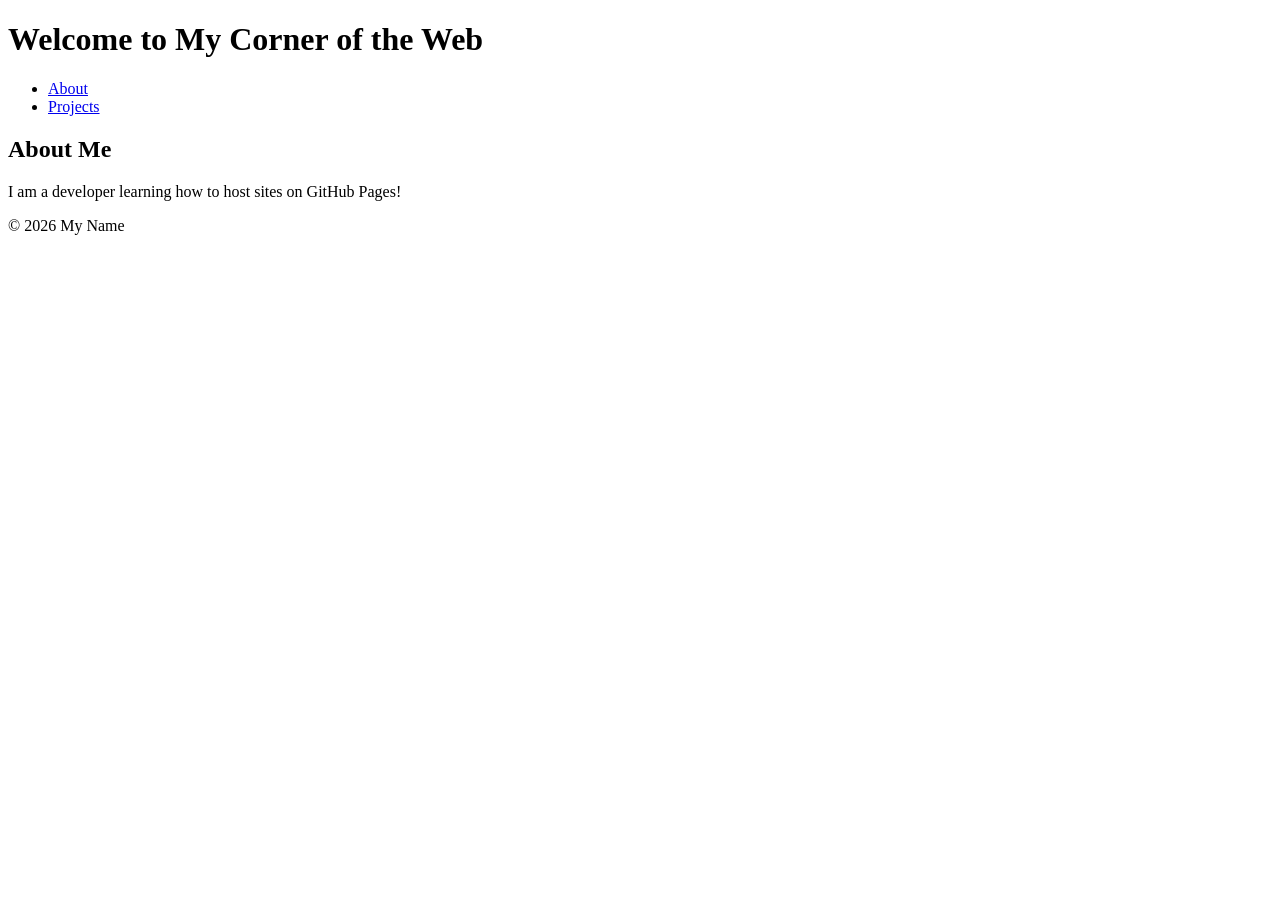
==== index.html @ 10747bec "Add initial HTML structure for personal website" ====
<!DOCTYPE html>
<html lang="en">
<head>
    <meta charset="UTF-8">
    <meta name="viewport" content="width=device-width, initial-scale=1.0">
    <title>My Personal Website</title>
    <link rel="stylesheet" href="style.css">
</head>
<body>

    <header>
        <h1>Welcome to My Corner of the Web</h1>
        <nav>
            <ul>
                <li><a href="#about">About</a></li>
                <li><a href="#projects">Projects</a></li>
            </ul>
        </nav>
    </header>

    <main>
        <section id="about">
            <h2>About Me</h2>
            <p>I am a developer learning how to host sites on GitHub Pages!</p>
        </section>
    </main>

    <footer>
        <p>&copy; 2026 My Name</p>
    </footer>

</body>
</html>
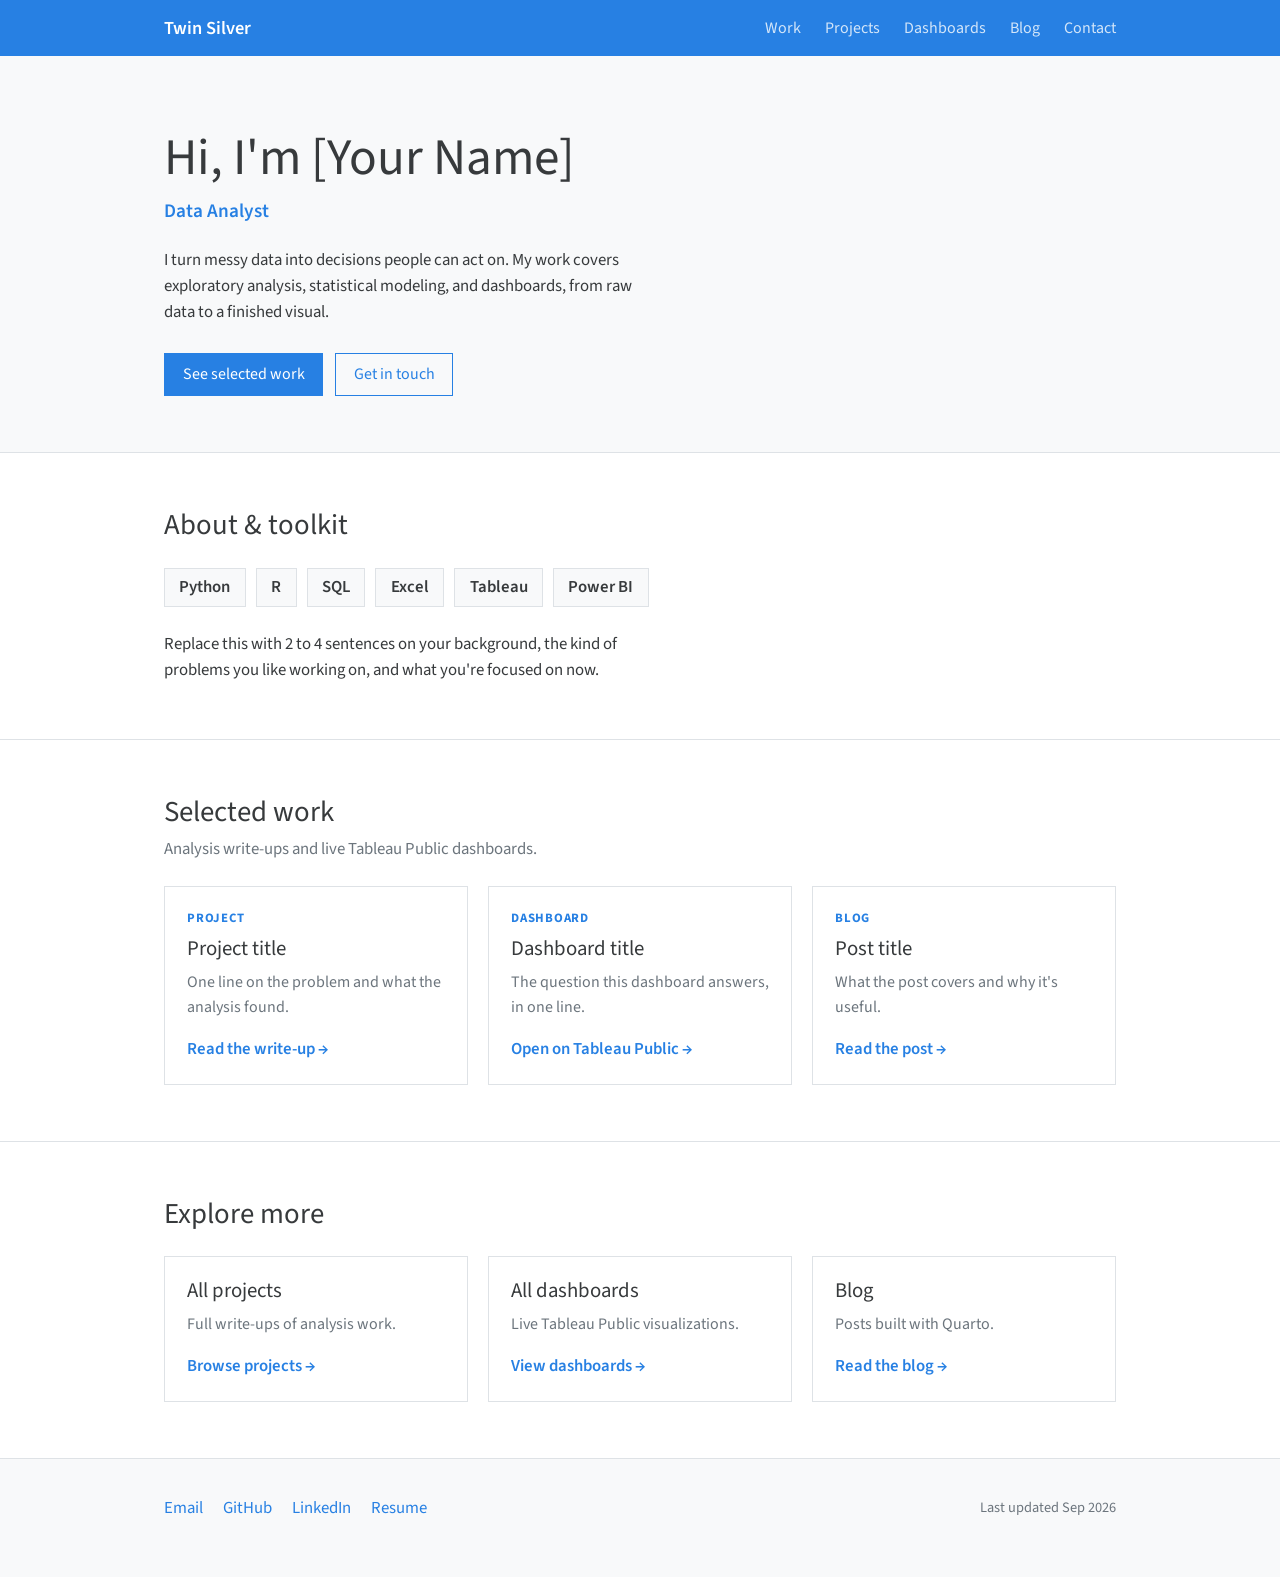
==== commit 1e4109b8: "Add CV & Change Style" ====
--- a/index.html
+++ b/index.html
@@ -1,33 +1,116 @@
 <!DOCTYPE html>
 <html lang="en">
 <head>
-    <meta charset="UTF-8">
-    <meta name="viewport" content="width=device-width, initial-scale=1.0">
-    <title>My Personal Website</title>
-    <link rel="stylesheet" href="style.css">
+<meta charset="UTF-8">
+<meta name="viewport" content="width=device-width, initial-scale=1.0">
+<title>Twin Silver — Data Analyst</title>
+<meta name="description" content="Data analyst working in Python, R, SQL, Excel, Tableau, and Power BI. Projects, dashboards, and writing.">
+<link rel="preconnect" href="https://fonts.googleapis.com">
+<link rel="preconnect" href="https://fonts.gstatic.com" crossorigin>
+<link href="https://fonts.googleapis.com/css2?family=Source+Sans+Pro:wght@300;400;600;700&display=swap" rel="stylesheet">
+<link rel="stylesheet" href="/style.css">
 </head>
 <body>
 
-    <header>
-        <h1>Welcome to My Corner of the Web</h1>
-        <nav>
-            <ul>
-                <li><a href="#about">About</a></li>
-                <li><a href="#projects">Projects</a></li>
-            </ul>
-        </nav>
-    </header>
+<nav class="nav">
+  <div class="wrap">
+    <a class="nav-brand" href="#home">Twin Silver</a>
+    <ul class="nav-links">
+      <li><a href="#work">Work</a></li>
+      <li><a href="/projects/">Projects</a></li>
+      <li><a href="/dashboards/">Dashboards</a></li>
+      <li><a href="/blogs/">Blog</a></li>
+      <li><a href="#contact">Contact</a></li>
+    </ul>
+  </div>
+</nav>
 
-    <main>
-        <section id="about">
-            <h2>About Me</h2>
-            <p>I am a developer learning how to host sites on GitHub Pages!</p>
-        </section>
-    </main>
+<!-- HERO: home + about merged -->
+<header class="hero" id="home">
+  <div class="wrap">
+    <h1>Hi, I'm [Your Name]</h1>
+    <p class="role">Data Analyst</p>
+    <p class="intro">
+      I turn messy data into decisions people can act on. My work covers
+      exploratory analysis, statistical modeling, and dashboards, from raw
+      data to a finished visual.
+    </p>
+    <div class="btn-row">
+      <a class="btn btn-primary" href="#work">See selected work</a>
+      <a class="btn btn-outline" href="#contact">Get in touch</a>
+    </div>
+  </div>
+</header>
 
-    <footer>
-        <p>&copy; 2026 My Name</p>
-    </footer>
+<!-- TOOLKIT + ABOUT text -->
+<section class="block" id="toolkit">
+  <div class="wrap">
+    <div class="block-head">
+      <h2>About &amp; toolkit</h2>
+    </div>
+    <ul class="skills">
+      <li>Python</li><li>R</li><li>SQL</li><li>Excel</li><li>Tableau</li><li>Power BI</li>
+    </ul>
+    <p class="about-text">
+      Replace this with 2 to 4 sentences on your background, the kind of
+      problems you like working on, and what you're focused on now.
+    </p>
+  </div>
+</section>
+
+<!-- FEATURED WORK -->
+<section class="block" id="work">
+  <div class="wrap">
+    <div class="block-head">
+      <h2>Selected work</h2>
+      <p>Analysis write-ups and live Tableau Public dashboards.</p>
+    </div>
+    <div class="grid grid-3">
+      <a class="card" href="/projects/project-1/">
+        <span class="tag">Project</span>
+        <h3>Project title</h3>
+        <p>One line on the problem and what the analysis found.</p>
+        <span class="go">Read the write-up →</span>
+      </a>
+      <a class="card" href="https://public.tableau.com/app/profile/yourname/viz/YourDashboard" target="_blank" rel="noopener">
+        <span class="tag">Dashboard</span>
+        <h3>Dashboard title</h3>
+        <p>The question this dashboard answers, in one line.</p>
+        <span class="go">Open on Tableau Public →</span>
+      </a>
+      <a class="card" href="/blogs/post-1/">
+        <span class="tag">Blog</span>
+        <h3>Post title</h3>
+        <p>What the post covers and why it's useful.</p>
+        <span class="go">Read the post →</span>
+      </a>
+    </div>
+  </div>
+</section>
+
+<!-- EXPLORE -->
+<section class="block" id="explore">
+  <div class="wrap">
+    <div class="block-head"><h2>Explore more</h2></div>
+    <div class="grid grid-3">
+      <a class="card" href="/projects/"><h3>All projects</h3><p>Full write-ups of analysis work.</p><span class="go">Browse projects →</span></a>
+      <a class="card" href="/dashboards/"><h3>All dashboards</h3><p>Live Tableau Public visualizations.</p><span class="go">View dashboards →</span></a>
+      <a class="card" href="/blogs/"><h3>Blog</h3><p>Posts built with Quarto.</p><span class="go">Read the blog →</span></a>
+    </div>
+  </div>
+</section>
+
+<footer id="contact">
+  <div class="wrap footer-row">
+    <ul class="footer-links">
+      <li><a href="mailto:you@example.com">Email</a></li>
+      <li><a href="https://github.com/twinsilver" target="_blank" rel="noopener">GitHub</a></li>
+      <li><a href="https://linkedin.com/in/yourname" target="_blank" rel="noopener">LinkedIn</a></li>
+      <li><a href="/resume.pdf">Resume</a></li>
+    </ul>
+    <span class="footer-note">Last updated Sep 2026</span>
+  </div>
+</footer>
 
 </body>
-</html>
+</html>
--- a/style.css
+++ b/style.css
@@ -0,0 +1,83 @@
+  /* Bootswatch Cosmo values, matching the Quarto cosmo theme */
+  :root{
+    --primary:#2780e3;
+    --primary-dark:#1f66b6;
+    --body:#373a3c;
+    --muted:#6c757d;
+    --light:#f8f9fa;
+    --border:#dee2e6;
+    --max:1000px;
+  }
+
+  *{box-sizing:border-box;}
+  html{scroll-behavior:smooth;}
+  @media (prefers-reduced-motion: reduce){
+    html{scroll-behavior:auto;}
+    *{transition-duration:0.01ms !important;}
+  }
+
+  body{
+    margin:0;
+    background:#fff;
+    color:var(--body);
+    font-family:"Source Sans Pro", -apple-system, BlinkMacSystemFont, "Segoe UI", Roboto, sans-serif;
+    font-size:1.05rem;
+    line-height:1.55;
+  }
+
+  a{color:var(--primary); text-decoration:none;}
+  a:hover{color:var(--primary-dark); text-decoration:underline;}
+  :focus-visible{outline:2px solid var(--primary); outline-offset:3px;}
+
+  .wrap{max-width:var(--max); margin:0 auto; padding:0 24px;}
+
+  h1,h2,h3{font-weight:400; line-height:1.2; margin:0; color:var(--body);}
+
+  /* ---------- NAV ---------- */
+  .nav{background:var(--primary);}
+  .nav .wrap{display:flex; align-items:center; justify-content:space-between; height:56px;}
+  .nav-brand{color:#fff; font-size:1.15rem; font-weight:600;}
+  .nav-brand:hover{color:#fff; text-decoration:none;}
+  .nav-links{display:flex; gap:24px; list-style:none; margin:0; padding:0;}
+  .nav-links a{color:rgba(255,255,255,.8); font-size:1rem;}
+  .nav-links a:hover{color:#fff; text-decoration:none;}
+
+  /* ---------- HERO (merged home + about) ---------- */
+  .hero{padding:72px 0 56px; background:var(--light); border-bottom:1px solid var(--border);}
+  .hero h1{font-size:clamp(2.2rem, 5vw, 3.2rem); margin-bottom:8px;}
+  .hero .role{color:var(--primary); font-size:1.2rem; font-weight:600; margin:0 0 20px;}
+  .hero p.intro{max-width:60ch; margin:0 0 28px; color:var(--body);}
+
+  .btn-row{display:flex; gap:12px; flex-wrap:wrap;}
+  .btn{display:inline-block; padding:.5rem 1.1rem; border:1px solid var(--primary); font-size:1rem; transition:background .15s ease, color .15s ease;}
+  .btn:hover{text-decoration:none;}
+  .btn-primary{background:var(--primary); color:#fff;}
+  .btn-primary:hover{background:var(--primary-dark); border-color:var(--primary-dark); color:#fff;}
+  .btn-outline{background:transparent; color:var(--primary);}
+  .btn-outline:hover{background:var(--primary); color:#fff;}
+
+  /* ---------- SECTIONS ---------- */
+  .block{padding:56px 0; border-bottom:1px solid var(--border);}
+  .block-head{margin-bottom:24px;}
+  .block-head h2{font-size:1.8rem;}
+  .block-head p{margin:6px 0 0; color:var(--muted);}
+
+  .skills{display:flex; flex-wrap:wrap; gap:10px; list-style:none; padding:0; margin:0 0 24px;}
+  .skills li{background:var(--light); border:1px solid var(--border); padding:.35rem .9rem; font-weight:600;}
+  .about-text{max-width:65ch; margin:0;}
+
+  /* cards */
+  .grid{display:grid; gap:20px;}
+  .grid-3{grid-template-columns:repeat(auto-fit, minmax(260px, 1fr));}
+  .card{display:flex; flex-direction:column; gap:8px; padding:22px; border:1px solid var(--border); background:#fff; color:var(--body); transition:border-color .15s ease, box-shadow .15s ease;}
+  .card:hover{border-color:var(--primary); box-shadow:0 2px 8px rgba(0,0,0,.08); text-decoration:none; color:var(--body);}
+  .card .tag{font-size:.8rem; font-weight:700; letter-spacing:.06em; text-transform:uppercase; color:var(--primary);}
+  .card h3{font-size:1.3rem;}
+  .card p{margin:0; color:var(--muted); font-size:1rem;}
+  .card .go{margin-top:auto; padding-top:8px; color:var(--primary); font-weight:600;}
+
+  /* footer */
+  footer{padding:36px 0 56px; background:var(--light);}
+  .footer-row{display:flex; justify-content:space-between; align-items:center; flex-wrap:wrap; gap:16px;}
+  .footer-links{display:flex; gap:20px; list-style:none; padding:0; margin:0;}
+  .footer-note{color:var(--muted); font-size:.9rem;}
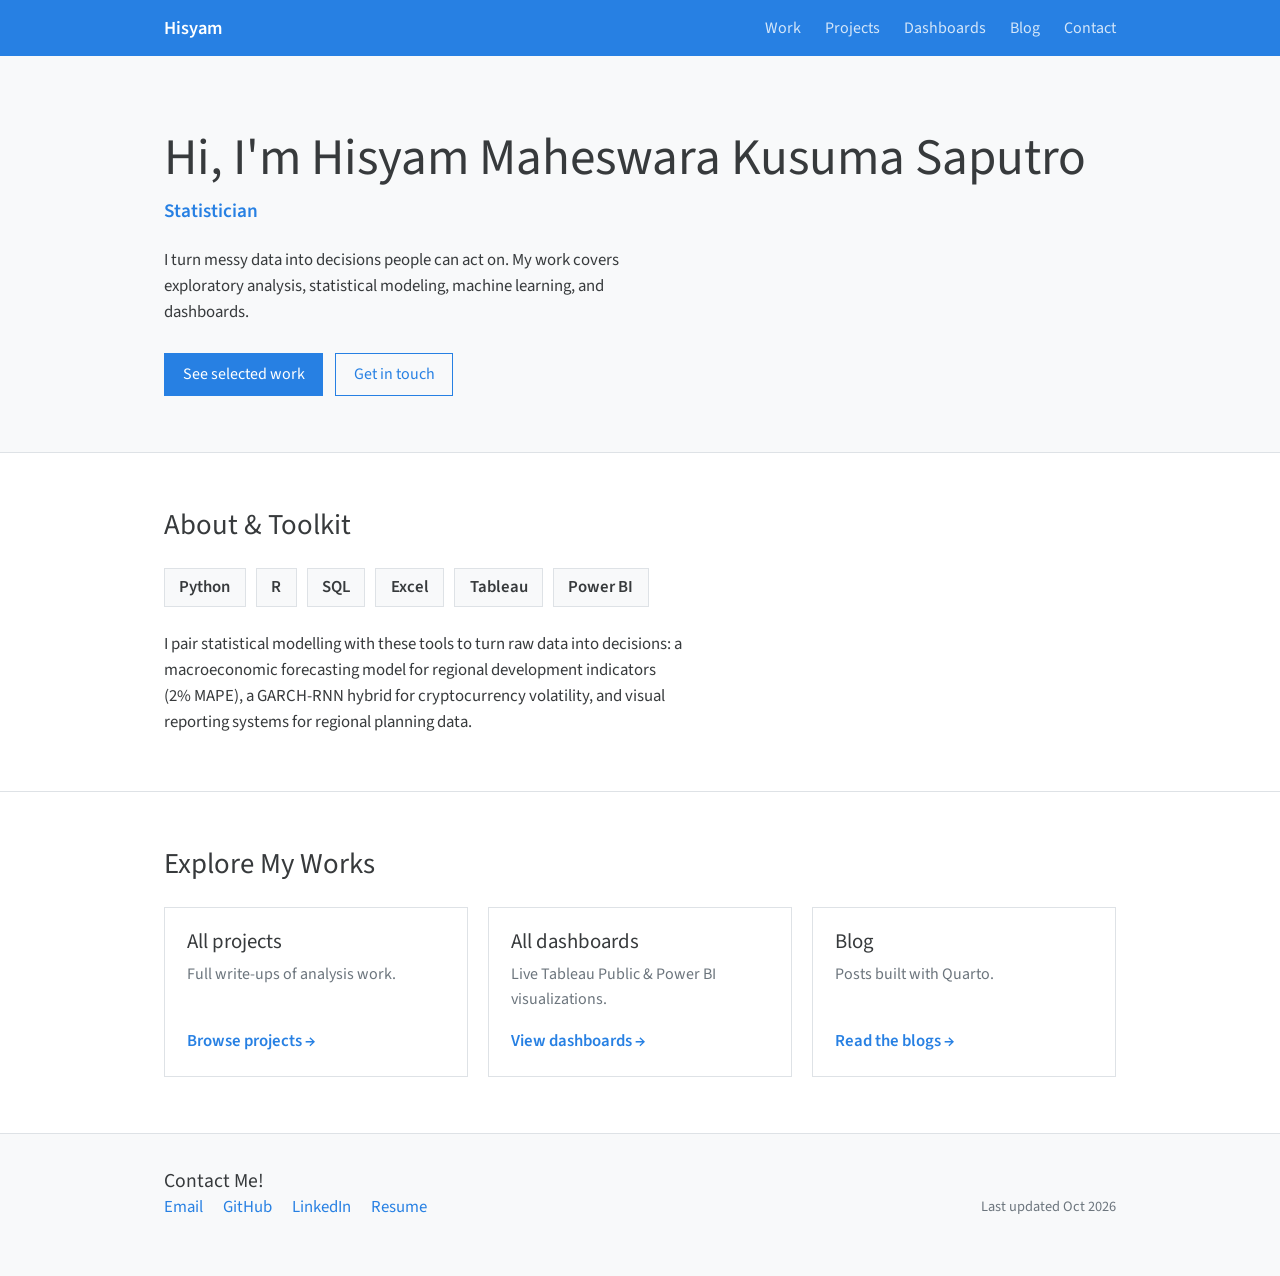
==== commit 79a5b11f: "Update Fix about, sticking header, remove selected works," ====
--- a/index.html
+++ b/index.html
@@ -3,7 +3,7 @@
 <head>
 <meta charset="UTF-8">
 <meta name="viewport" content="width=device-width, initial-scale=1.0">
-<title>Twin Silver — Data Analyst</title>
+<title>Homepage</title>
 <meta name="description" content="Data analyst working in Python, R, SQL, Excel, Tableau, and Power BI. Projects, dashboards, and writing.">
 <link rel="preconnect" href="https://fonts.googleapis.com">
 <link rel="preconnect" href="https://fonts.gstatic.com" crossorigin>
@@ -14,7 +14,7 @@
 
 <nav class="nav">
   <div class="wrap">
-    <a class="nav-brand" href="#home">Twin Silver</a>
+    <a class="nav-brand" href="#home">Hisyam</a>
     <ul class="nav-links">
       <li><a href="#work">Work</a></li>
       <li><a href="/projects/">Projects</a></li>
@@ -25,18 +25,17 @@
   </div>
 </nav>
 
-<!-- HERO: home + about merged -->
+<!-- Home & About -->
 <header class="hero" id="home">
   <div class="wrap">
-    <h1>Hi, I'm [Your Name]</h1>
-    <p class="role">Data Analyst</p>
+    <h1>Hi, I'm Hisyam Maheswara Kusuma Saputro</h1>
+    <p class="role">Statistician</p>
     <p class="intro">
       I turn messy data into decisions people can act on. My work covers
-      exploratory analysis, statistical modeling, and dashboards, from raw
-      data to a finished visual.
+      exploratory analysis, statistical modeling, machine learning, and dashboards.
     </p>
     <div class="btn-row">
-      <a class="btn btn-primary" href="#work">See selected work</a>
+      <a class="btn btn-primary" href="#explore">See selected work</a>
       <a class="btn btn-outline" href="#contact">Get in touch</a>
     </div>
   </div>
@@ -46,69 +45,41 @@
 <section class="block" id="toolkit">
   <div class="wrap">
     <div class="block-head">
-      <h2>About &amp; toolkit</h2>
+      <h2>About &amp; Toolkit</h2>
     </div>
     <ul class="skills">
       <li>Python</li><li>R</li><li>SQL</li><li>Excel</li><li>Tableau</li><li>Power BI</li>
     </ul>
     <p class="about-text">
-      Replace this with 2 to 4 sentences on your background, the kind of
-      problems you like working on, and what you're focused on now.
+      I pair statistical modelling with these tools to turn raw data into decisions: a macroeconomic forecasting model for regional development indicators (2% MAPE), a GARCH-RNN hybrid for cryptocurrency volatility, and visual reporting systems for regional planning data.
     </p>
-  </div>
-</section>
-
-<!-- FEATURED WORK -->
-<section class="block" id="work">
-  <div class="wrap">
-    <div class="block-head">
-      <h2>Selected work</h2>
-      <p>Analysis write-ups and live Tableau Public dashboards.</p>
-    </div>
-    <div class="grid grid-3">
-      <a class="card" href="/projects/project-1/">
-        <span class="tag">Project</span>
-        <h3>Project title</h3>
-        <p>One line on the problem and what the analysis found.</p>
-        <span class="go">Read the write-up →</span>
-      </a>
-      <a class="card" href="https://public.tableau.com/app/profile/yourname/viz/YourDashboard" target="_blank" rel="noopener">
-        <span class="tag">Dashboard</span>
-        <h3>Dashboard title</h3>
-        <p>The question this dashboard answers, in one line.</p>
-        <span class="go">Open on Tableau Public →</span>
-      </a>
-      <a class="card" href="/blogs/post-1/">
-        <span class="tag">Blog</span>
-        <h3>Post title</h3>
-        <p>What the post covers and why it's useful.</p>
-        <span class="go">Read the post →</span>
-      </a>
-    </div>
   </div>
 </section>
 
 <!-- EXPLORE -->
 <section class="block" id="explore">
   <div class="wrap">
-    <div class="block-head"><h2>Explore more</h2></div>
+    <div class="block-head"><h2>Explore My Works</h2></div>
     <div class="grid grid-3">
       <a class="card" href="/projects/"><h3>All projects</h3><p>Full write-ups of analysis work.</p><span class="go">Browse projects →</span></a>
-      <a class="card" href="/dashboards/"><h3>All dashboards</h3><p>Live Tableau Public visualizations.</p><span class="go">View dashboards →</span></a>
-      <a class="card" href="/blogs/"><h3>Blog</h3><p>Posts built with Quarto.</p><span class="go">Read the blog →</span></a>
+      <a class="card" href="https://public.tableau.com/app/profile/hisyam.maheswara.kusuma.saputro/vizzes"><h3>All dashboards</h3><p>Live Tableau Public & Power BI visualizations.</p><span class="go">View dashboards →</span></a>
+      <a class="card" href="/blogs/"><h3>Blog</h3><p>Posts built with Quarto.</p><span class="go">Read the blogs → </span></a>
     </div>
   </div>
 </section>
 
 <footer id="contact">
-  <div class="wrap footer-row">
-    <ul class="footer-links">
-      <li><a href="mailto:you@example.com">Email</a></li>
+   <div class="wrap">
+    <h3 class="footer-title">Contact Me!</h3>
+    <div class="footer-row">
+    <ul class="footer-links"> 
+      <li><a href="mailto:hisyammaheswara@gmail.com">Email</a></li>
       <li><a href="https://github.com/twinsilver" target="_blank" rel="noopener">GitHub</a></li>
-      <li><a href="https://linkedin.com/in/yourname" target="_blank" rel="noopener">LinkedIn</a></li>
-      <li><a href="/resume.pdf">Resume</a></li>
+      <li><a href="https://linkedin.com/in/hisyammaheswara" target="_blank" rel="noopener">LinkedIn</a></li>
+      <li><a href="/CV-EN-Hisyam Maheswara K.S.pdf">Resume</a></li>
     </ul>
-    <span class="footer-note">Last updated Sep 2026</span>
+    <span class="footer-note">Last updated Oct 2026</span>
+   </div>
   </div>
 </footer>
 
--- a/style.css
+++ b/style.css
@@ -34,7 +34,12 @@
   h1,h2,h3{font-weight:400; line-height:1.2; margin:0; color:var(--body);}
 
   /* ---------- NAV ---------- */
-  .nav{background:var(--primary);}
+  .nav{
+  background:var(--primary);
+  position:sticky;
+  top:0;
+  z-index:100;
+  }
   .nav .wrap{display:flex; align-items:center; justify-content:space-between; height:56px;}
   .nav-brand{color:#fff; font-size:1.15rem; font-weight:600;}
   .nav-brand:hover{color:#fff; text-decoration:none;}
